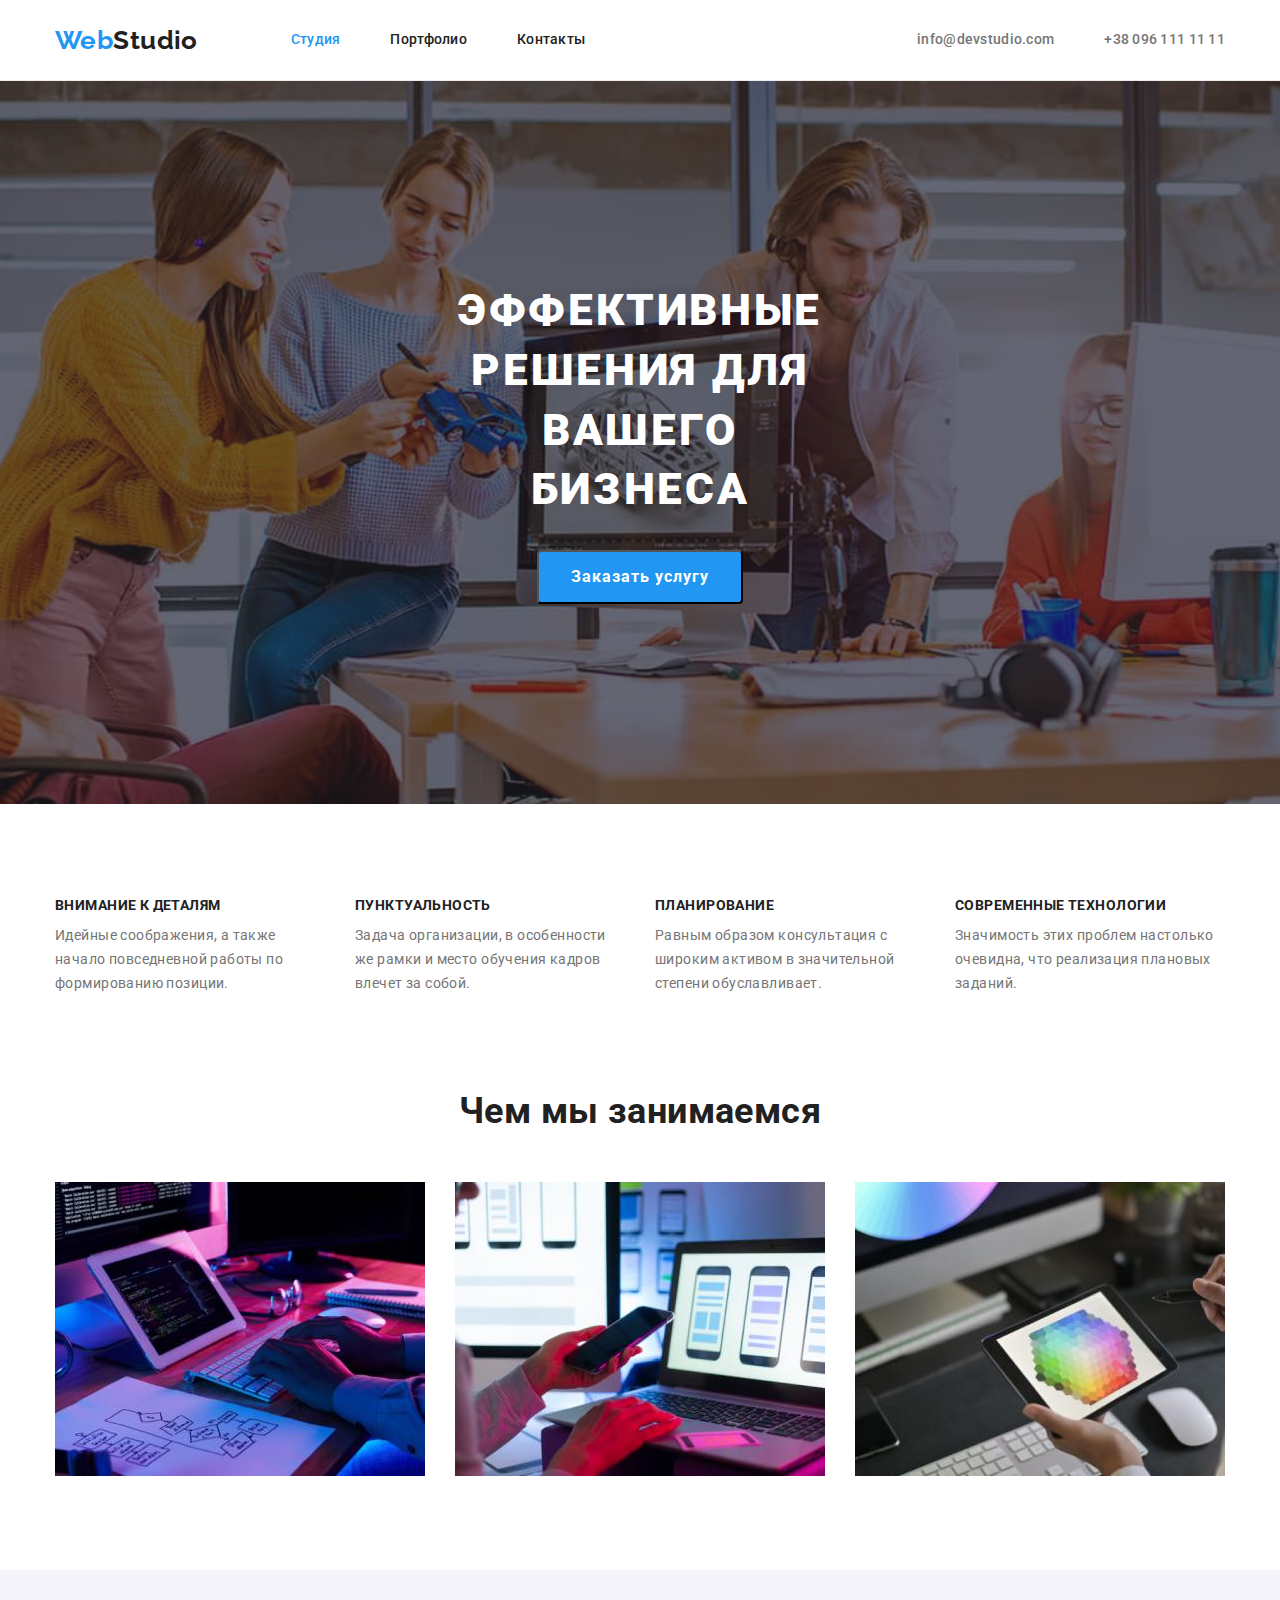
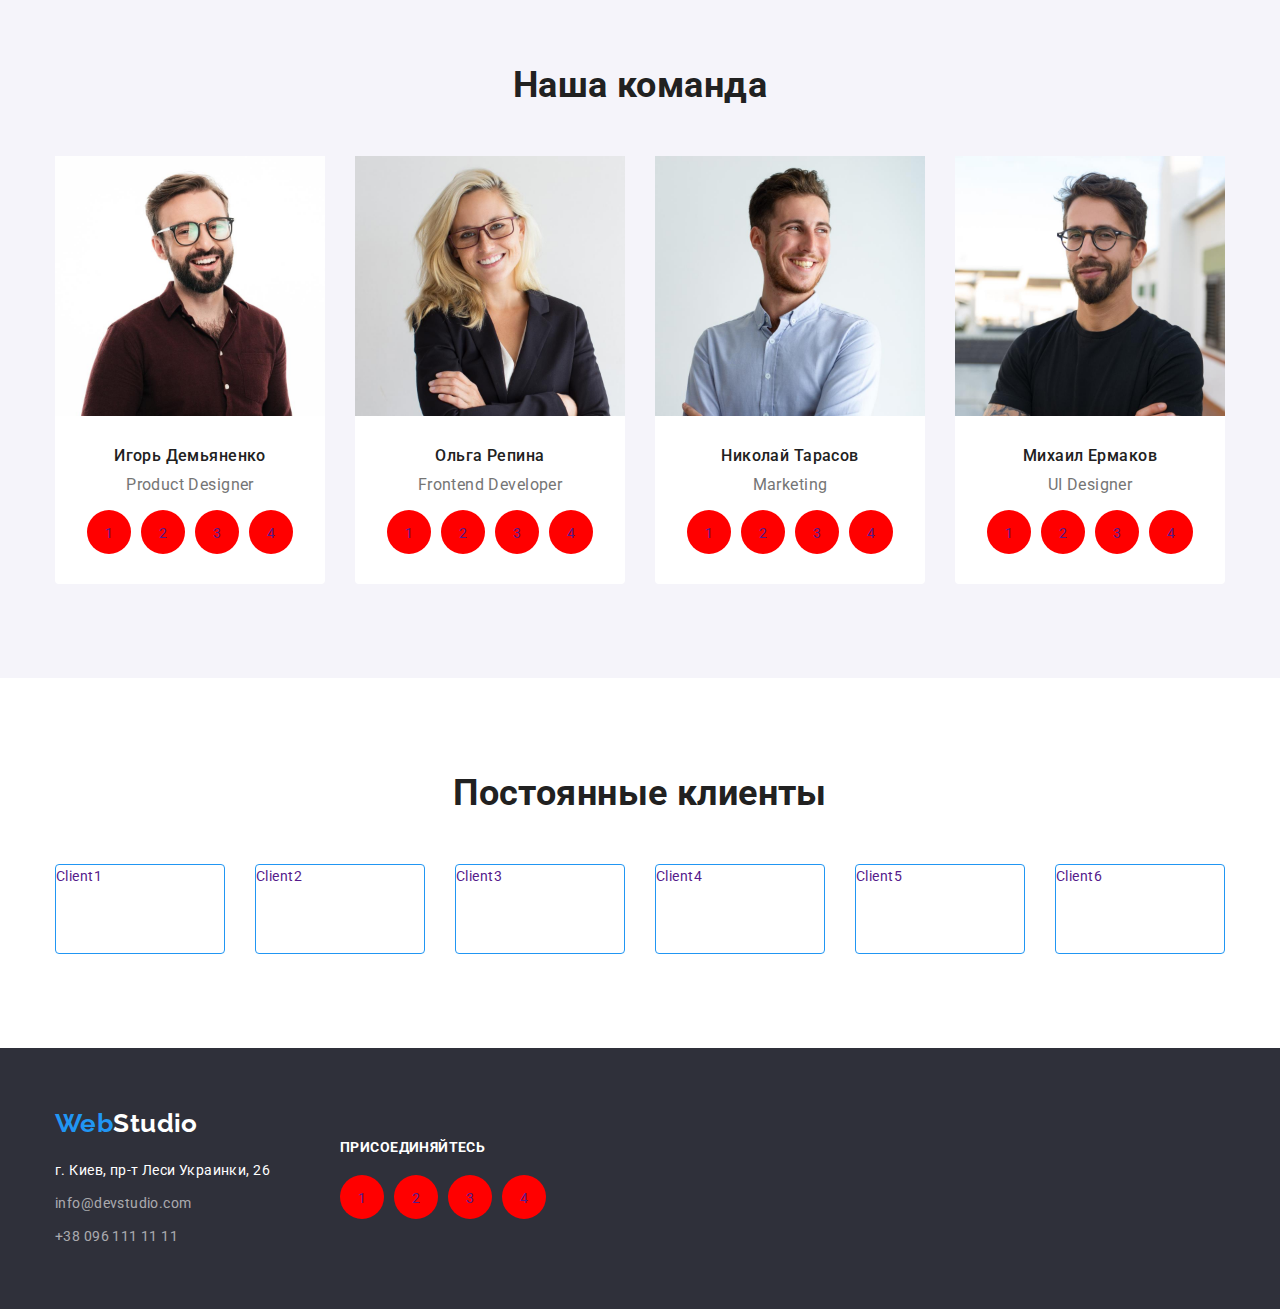
==== index.html @ 03e0e979 "Внес правки. Добавил разметку для задания 4" ====
<!DOCTYPE html>
<html lang="ru">
  <head>
    <meta charset="UTF-8" />
    <meta name="viewport" content="width=device-width, initial-scale=1.0" />
    <title>Главная</title>
    <link href="https://fonts.googleapis.com/css2?family=Raleway:wght@700&family=Roboto:wght@400;500;700;900&display=swap"
      rel="stylesheet">
      <link rel="stylesheet" href="https://cdnjs.cloudflare.com/ajax/libs/modern-normalize/1.0.0/modern-normalize.min.css" />
    <link rel="stylesheet" href="./css/styles.css">
  </head>
  <body>
    <!-- Верхняя линия -->
    <header class="header">
      <div class="container nav-container">
        <nav class="site-nav">
          <a class="logo" href=""><span class="accent">Web</span>Studio</a>
          <ul class="list site-nav-list">
            <li class="nav-item"><a class="nav-link current" href="./index.html">Студия</a></li>
            <li class="nav-item"><a class="nav-link" href="./portfolio.html">Портфолио</a></li>
            <li class="nav-item"><a class="nav-link" href="">Контакты</a></li>
          </ul>
        </nav>
        <ul class="list contacts-nav">
          <li class="nav-item contacts-item">
            <a class="contacts-header" href="mailto:info@devstudio.com">info@devstudio.com</a>
          </li>
          <li class="nav-item contacts-item"><a class="contacts-header" href="tel:+380961111111">+38 096 111 11 11</a></li>
        </ul>
      </div>
    </header>
    <main>
      <!-- Шапка -->
      <section class="hero">
        <div class="hero-container">
          <h1 class="hero-title">Эффективные решения для вашего бизнеса</h1>
          <button class="button primary" type="button">Заказать услугу</button>
        </div>
      </section>
      <!-- Особенности -->
      <section class="section">
        <div class="container advantages-container">
          <h2 class="section-title title-advantages">Особенности компании</h2>
          <ul class="list advantages-list">
            <li class="item-flex advantages-item">
              <h3 class="title advantages-title">Внимание к деталям</h3>
              <p>
                Идейные соображения, а также начало повседневной работы по
                формированию позиции.
              </p>
            </li>
            <li class="item-flex advantages-item">
              <h3 class="title advantages-title">Пунктуальность</h3>
              <p>
                Задача организации, в особенности же рамки и место обучения кадров
                влечет за собой.
              </p>
            </li>
            <li class="item-flex advantages-item">
              <h3 class="title advantages-title">Планирование</h3>
              <p>
                Равным образом консультация с широким активом в значительной
                степени обуславливает.
              </p>
            </li>
            <li class="item-flex advantages-item">
              <h3 class="title advantages-title">Современные технологии</h3>
              <p>
                Значимость этих проблем настолько очевидна, что реализация
                плановых заданий.
              </p>
            </li>
          </ul>
        </div>
      </section>
      <!-- Примеры работ -->
      <section class="section work-section">
        <div class="container">
          <h2 class="section-title">Чем мы занимаемся</h2>
          <ul class="list work-list">
            <li class="item-flex work-list-item">
              <img class="img" src="./images/img1.jpg" alt="Пример 1" />
            </li>
            <li class="item-flex work-list-item">
              <img class="img" src="./images/img2.jpg" alt="Пример 2" />
            </li>
            <li class="item-flex work-list-item">
              <img class="img" src="./images/img3.jpg" alt="Пример 3" />
            </li>
          </ul>
        </div>
      </section>
      <!-- Наша команда -->
      <section class="section team-section">
        <div class="container team-container">
          <h2 class="section-title">Наша команда</h2>
          <ul class="list team-list">
            <li class="item-flex team-list-item">
              <div class="card">
                <img class="img team-img" src="./images/igor-demyanenko.jpg" alt="Игорь Демьяненко" width="270" />
                <h3 class="title team-title">Игорь Демьяненко</h3>
                <p class="prof">Product Designer</p>
                <ul class="list sw-list">
                  <li class="sw-list-item"><a href="" class="link sw-link">1</a></li>
                  <li class="sw-list-item"><a href="" class="link sw-link">2</a></li>
                  <li class="sw-list-item"><a href="" class="link sw-link">3</a></li>
                  <li class="sw-list-item"><a href="" class="link sw-link">4</a></li>
                </ul>
              </div>
            </li>
            <li class="item-flex team-list-item">
              <div class="card">
              <img class="img team-img" src="./images/olga-repina.jpg" alt="Ольга Репина" width="270" />
              <h3 class="title team-title">Ольга Репина</h3>
              <p class="prof">Frontend Developer</p>
              <ul class="list sw-list">
                <li class="sw-list-item"><a href="" class="link sw-link">1</a></li>
                <li class="sw-list-item"><a href="" class="link sw-link">2</a></li>
                <li class="sw-list-item"><a href="" class="link sw-link">3</a></li>
                <li class="sw-list-item"><a href="" class="link sw-link">4</a></li>
              </ul>
              </div>
            </li>
            <li class="item-flex team-list-item"><div class="card">
              <img class="img team-img" src="./images/nicolai-tarasov.jpg" alt="Николай Тарасов" width="270" />
              <h3 class="title team-title">Николай Тарасов</h3>
              <p class="prof">Marketing</p>
              <ul class="list sw-list">
                <li class="sw-list-item"><a href="" class="link sw-link">1</a></li>
                <li class="sw-list-item"><a href="" class="link sw-link">2</a></li>
                <li class="sw-list-item"><a href="" class="link sw-link">3</a></li>
                <li class="sw-list-item"><a href="" class="link sw-link">4</a></li>
              </ul>
              </div>
            </li>
            <li class="item-flex team-list-item"><div class="card">
              <img class="img team-img" src="./images/michail-ermakov.jpg" alt="Михаил Ермаков" width="270" />
              <h3 class="title team-title">Михаил Ермаков</h3>
              <p class="prof">UI Designer</p>
              <ul class="list sw-list">
                <li class="sw-list-item"><a href="" class="link sw-link">1</a></li>
                <li class="sw-list-item"><a href="" class="link sw-link">2</a></li>
                <li class="sw-list-item"><a href="" class="link sw-link">3</a></li>
                <li class="sw-list-item"><a href="" class="link sw-link">4</a></li>
              </ul>
              </div>
            </li>
          </ul>
        </div>
      </section>
      <section class="section clients-section">
        <div class="container">
          <h2 class="section-title clients-title">Постоянные клиенты</h2>
          <ul class="list clients-list">
            <li class="item-flex clients-list-item"><a href="" class="link clients-link">Client1</a></li>
            <li class="item-flex clients-list-item"><a href="" class="link clients-link">Client2</a></li>
            <li class="item-flex clients-list-item"><a href="" class="link clients-link">Client3</a></li>
            <li class="item-flex clients-list-item"><a href="" class="link clients-link">Client4</a></li>
            <li class="item-flex clients-list-item"><a href="" class="link clients-link">Client5</a></li>
            <li class="item-flex clients-list-item"><a href="" class="link clients-link">Client6</a></li>
          </ul>
        </div>
      </section>
    </main>
    <!-- Подвал -->
<footer class="footer">
  <div class="container footer-container">
    <ul class="list footer-list">
      <li class="footer-list-item">
        <a class="logo footer-logo" href="./"><span class="accent">Web</span>Studio</a>
        <address class="address">
          <p class="location">г. Киев, пр-т Леси Украинки, 26</p>
          <a class="contacts-footer" href="mailto:info@devstudio.com">info@devstudio.com</a>
          <a class="contacts-footer tel" href="tel:+380961111111">+38 096 111 11 11</a>
        </address>
      </li>
      <li class="footer-list-item">
        <h2 class="title sw-foter-title">присоединяйтесь</h2>
        <ul class="list sw-list sw-foter-list">
          <li class="sw-list-item sw-footer-list-item"><a class="link sw-link sw-footer-link" href="">1</a></li>
          <li class="sw-list-item sw-footer-list-item"><a class="link sw-link sw-footer-link" href="">2</a></li>
          <li class="sw-list-item sw-footer-list-item"><a class="link sw-link sw-footer-link" href="">3</a></li>
          <li class="sw-list-item sw-footer-list-item"><a class="link sw-link sw-footer-link" href="">4</a></li>
        </ul>
      </li>
    </ul>
  </div>
</footer>
  </body>
</html>
---- css/styles.css ----
/* Основной текст #757575 */
/* Цвет заголовков #212121 */
/* Цвет выделения текста #2196F3 */
/* Второстепенное выделение текста #FFFFFF */
/* Цвет адреса rgba(255, 255, 255, 0.6) */
:root {
  --main-text-color: #757575;
  --title-text-color: #212121;
  --accent-color: #2196f3;
  --second-accent-color: #ffffff;
  --contacts-footer-color: rgba(255, 255, 255, 0.6);
  --button-secondary-bg-color: #f5f4fa;
  --bg-color: #2f303a;
  --line-header-color: #ececec;
}

body {
  color: var(--main-text-color);
  font-family: Roboto, Raleway, sans-serif;
  font-weight: 400;
  font-size: 14px;
  line-height: 1.71;
  letter-spacing: 0.03em;
}

a {
  text-decoration: none;
}
/* общие стили для списков */
.list {
  padding: 0;
  margin: 0;
  list-style: none;
}
/* общие стили для оформления контейнеров */
.container {
  margin-left: auto;
  margin-right: auto;
  padding-left: 15px;
  padding-right: 15px;

  width: 1200px;
}

/* основное оформление отступов справа между блоками*/
.item-flex:not(:last-child) {
  margin-right: 30px;
}
/* основное оформление для картинок */
.img {
  display: block;
  width: 100%;
  height: auto;
}

/* Основное оформление секций */
.section {
  margin-top: 0px;
  padding-top: 94px;
  padding-bottom: 94px;
}
/* Основное оформление заголовков секций */
.section-title {
  margin-top: 0;
  margin-bottom: 50px;

  color: var(--title-text-color);
  font-weight: 700;
  font-size: 36px;
  line-height: 1.17;
  text-align: center;
}
/* Основное оформление заголовков */
.title {
  margin-top: 0;
  margin-bottom: 10px;

  color: var(--title-text-color);
}

/* основное оформление логотипа */
.logo {
  color: var(--title-text-color);
  font-family: Raleway;
  font-weight: 700;
  font-size: 26px;
  line-height: 1.19;
}

/* Основное оформление кнопки */
.button {
  border-radius: 4px;
  padding: 6px 22px;

  display: inline-block;
}

.visually-hidden {
  position: absolute !important;
  clip: rect(1px 1px 1px 1px);
  clip: rect(1px, 1px, 1px, 1px);
  padding: 0 !important;
  border: 0 !important;
  height: 1px !important;
  width: 1px !important;
  overflow: hidden;
}

.accent {
  color: var(--accent-color);
}

/* Стили для index */
.footer {
  background-color: var(--bg-color);
}
/* Оформелние панели навигации */
.header {
  border-bottom: 1px solid var(--line-header-color);
}

.nav-container,
.site-nav {
  display: flex;
  align-items: center;
}

.site-nav-list {
  margin-left: 93px;

  display: flex;
}

.nav-item:not(:last-child) {
  margin-right: 50px;
}

.nav-link {
  padding-top: 32px;
  padding-bottom: 32px;

  display: block;

  color: var(--title-text-color);
  font-weight: 500;
  line-height: 1.14;
  letter-spacing: 0.02em;
}

.nav-link:hover,
.contacts-header:hover,
.contacts-footer:hover,
.nav-link:focus,
.contacts-header:focus,
.contacts-footer:focus {
  color: var(--accent-color);
}

.current {
  color: var(--accent-color);
}

.contacts-nav {
  margin-left: auto;

  display: inline-flex;
}

.contacts-header {
  align-items: center;

  color: var(--main-text-color);
  font-weight: 500;
  line-height: 1.14;
  letter-spacing: 0.02em;
}

/* Оформление секции-герой */
.hero {
  padding: 200px 452px;

  text-align: center;

  background-image: linear-gradient(
      to right,
      rgba(47, 48, 58, 0.4),
      rgba(47, 48, 58, 0.4)
    ),
    url("../images/overlay.jpg");
  background-repeat: no-repeat;
  background-position: center;
  background-size: cover;
}

.hero-container {
  max-width: 696px;
  margin-left: auto;
  margin-right: auto;
}

/* Оформление заголовка секции-герой */
.hero-title {
  margin-top: 0px;
  margin-bottom: 30px;

  color: var(--second-accent-color);
  font-weight: 900;
  font-size: 44px;
  line-height: 1.36;
  text-align: center;
  letter-spacing: 0.06em;
  text-transform: uppercase;
}

/* Оформление кнопки в секции-герой */
.primary {
  padding: 10px 32px;

  color: var(--second-accent-color);
  font-weight: 700;
  font-size: 16px;
  line-height: 1.87;
  align-items: center;
  text-align: center;
  letter-spacing: 0.06em;

  background-color: var(--accent-color);
}

.primary:hover,
.primary:focus {
  color: var(--accent-color);

  background-color: var(--second-accent-color);
}

/* Оформление выравнивания секции особенности компании */
.title-advantages {
  display: none;
}

.advantages-list {
  display: flex;
}

.advantages-item {
  width: calc((100% - 90px) / 4);
  justify-content: center;
}

/* Оформление заголовков секции особенности компании */
.advantages-title {
  font-weight: 700;
  font-size: inherit;
  line-height: 1.14;
  text-transform: uppercase;
}
/* Оформление параграфов особенности компании */
.advantages-list p {
  margin: 0;
}

.work-section {
  padding-top: 0;
}

.work-list {
  display: flex;
}

/* Оформление для секции команда */
.team-section {
  margin: 0;

  background-color: var(--button-secondary-bg-color);
}
/* Оформление для контейнера команда */

.team-list {
  display: flex;

  text-align: center;
}

.card {
  padding-bottom: 30px;

  background-color: var(--second-accent-color);
  border-bottom-left-radius: 4px;
  border-bottom-right-radius: 4px;
}

.team-img {
  margin-bottom: 30px;
}

/* Оформление заголовков секции команда */
.team-title {
  font-weight: 500;
  font-size: 16px;
  line-height: 1.19;
}
/* Оформление рода деятельности членов команды */
.prof {
  margin: 0px;
  margin-bottom: 16px;

  font-size: 16px;
  line-height: 1.19;
}

.sw-list {
  display: inline-flex;
}

.sw-list-item:not(:last-child) {
  margin-right: 10px;
}

.sw-link {
  padding: 12px;
  display: block;
  width: 44px;
  height: 44px;

  text-align: center;

  border-radius: 50%;
  background-color: red;
}

.clients-list {
  display: inline-flex;
}

.clients-list-item {
  width: 170px;
  height: 90px;

  border: 1px solid var(--accent-color);
  box-sizing: border-box;
  border-radius: 4px;
  background-color: var(--second-accent-color);
}

.clients-link {
  display: block;
}

/* Оформление контейнера в футере */
.footer-container {
  padding-top: 60px;
  padding-bottom: 60px;

  color: var(--second-accent-color);
}
/* Оформление контактов */
.footer-list {
  display: inline-flex;
  align-items: center;
}
.footer-list-item:not(:last-child) {
  margin-right: 70px;
}

/* Оформление лого в футере */
.footer-logo {
  margin-bottom: 20px;

  display: block;

  color: inherit;
}
/* Оформление контактов в футере */
.address {
  color: inherit;
  font-style: normal;
}

/* Оформление адреса в футере */
.location {
  margin-top: 0;
  margin-bottom: 9px;
}
/* Оформление контактов в футере */
.contacts-footer {
  margin-bottom: 9px;

  display: block;

  color: var(--contacts-footer-color);
}
.tel {
  margin-bottom: 0;
}

.sw-foter-title {
  margin-bottom: 20px;

  font-size: 14px;
  line-height: 1.143;
  text-transform: uppercase;
  color: inherit;
}

/* Стили для portfolio */
.portfolio-main-container {
  margin-top: 0px;
  padding-top: 94px;
  padding-bottom: 94px;
}
.button-list {
  margin-bottom: 50px;
}

.sort-list {
  display: flex;
  justify-content: center;
}

.sort-list-item:not(:last-child) {
  margin-right: 8px;
}

.secondary {
  color: var(--title-text-color);
  font-weight: 500;
  font-size: 16px;
  line-height: 1.62;
  text-align: center;

  background-color: var(--button-secondary-bg-color);
  border: 0px;
}

.secondary:hover,
.secondary:focus {
  border: 0px;

  color: var(--second-accent-color);

  background-color: var(--accent-color);
}

.portfolio-list {
  display: flex;
  flex-wrap: wrap;
}

.portfolio-card {
  width: 370px;

  background-color: var(--second-accent-color);
  border: 1px solid #eeeeee;
}

.portfolio-list-item:not(:nth-child(3n)) {
  margin-right: 30px;
}

.portfolio-list-item:not(:nth-last-child(-n + 3)) {
  margin-bottom: 30px;
}

.portfolio-img {
  margin-bottom: 20px;
}

.portfolio-title {
  margin-bottom: 4px;
  padding-left: 24px;

  font-weight: 700;
  font-size: 18px;
  line-height: 2;
  letter-spacing: 0.06em;
}

.portfolio {
  margin: 0;
  padding-bottom: 20px;
  padding-left: 24px;

  font-size: 16px;
  line-height: 1.87;
}
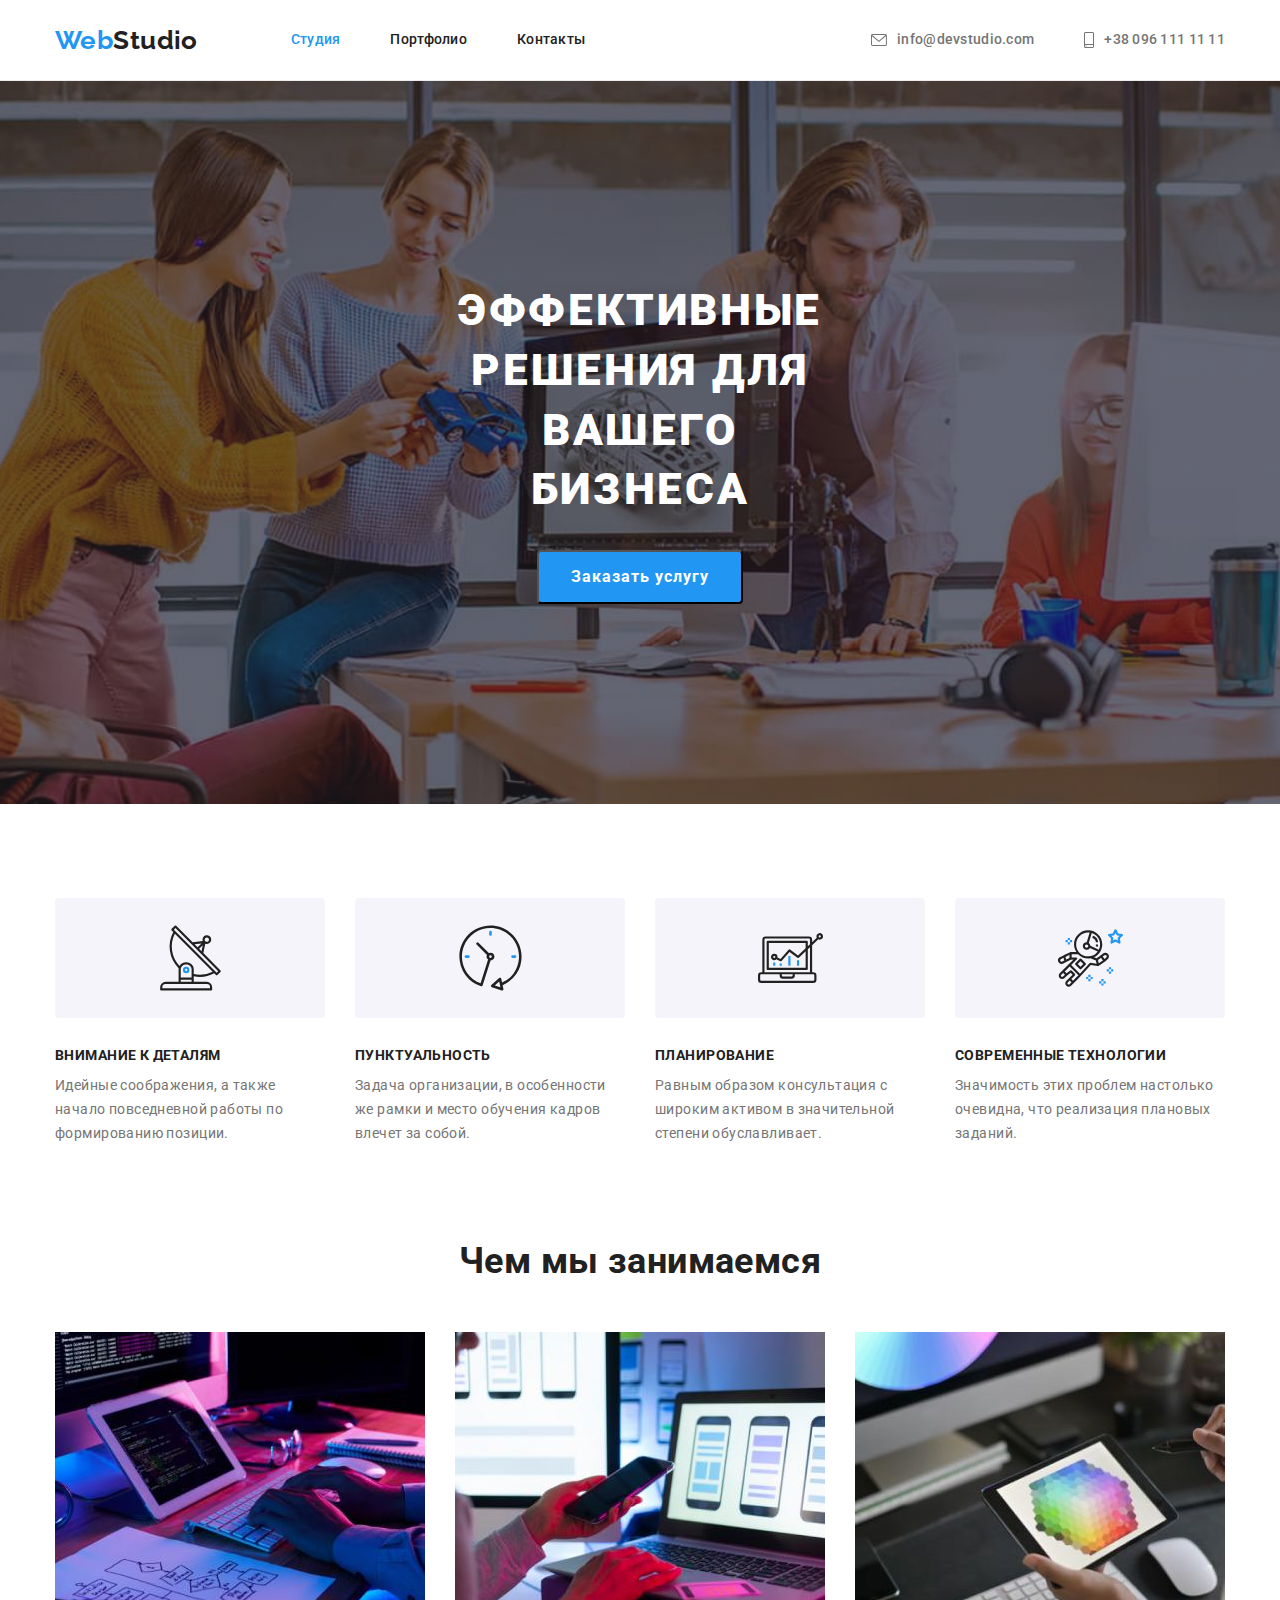
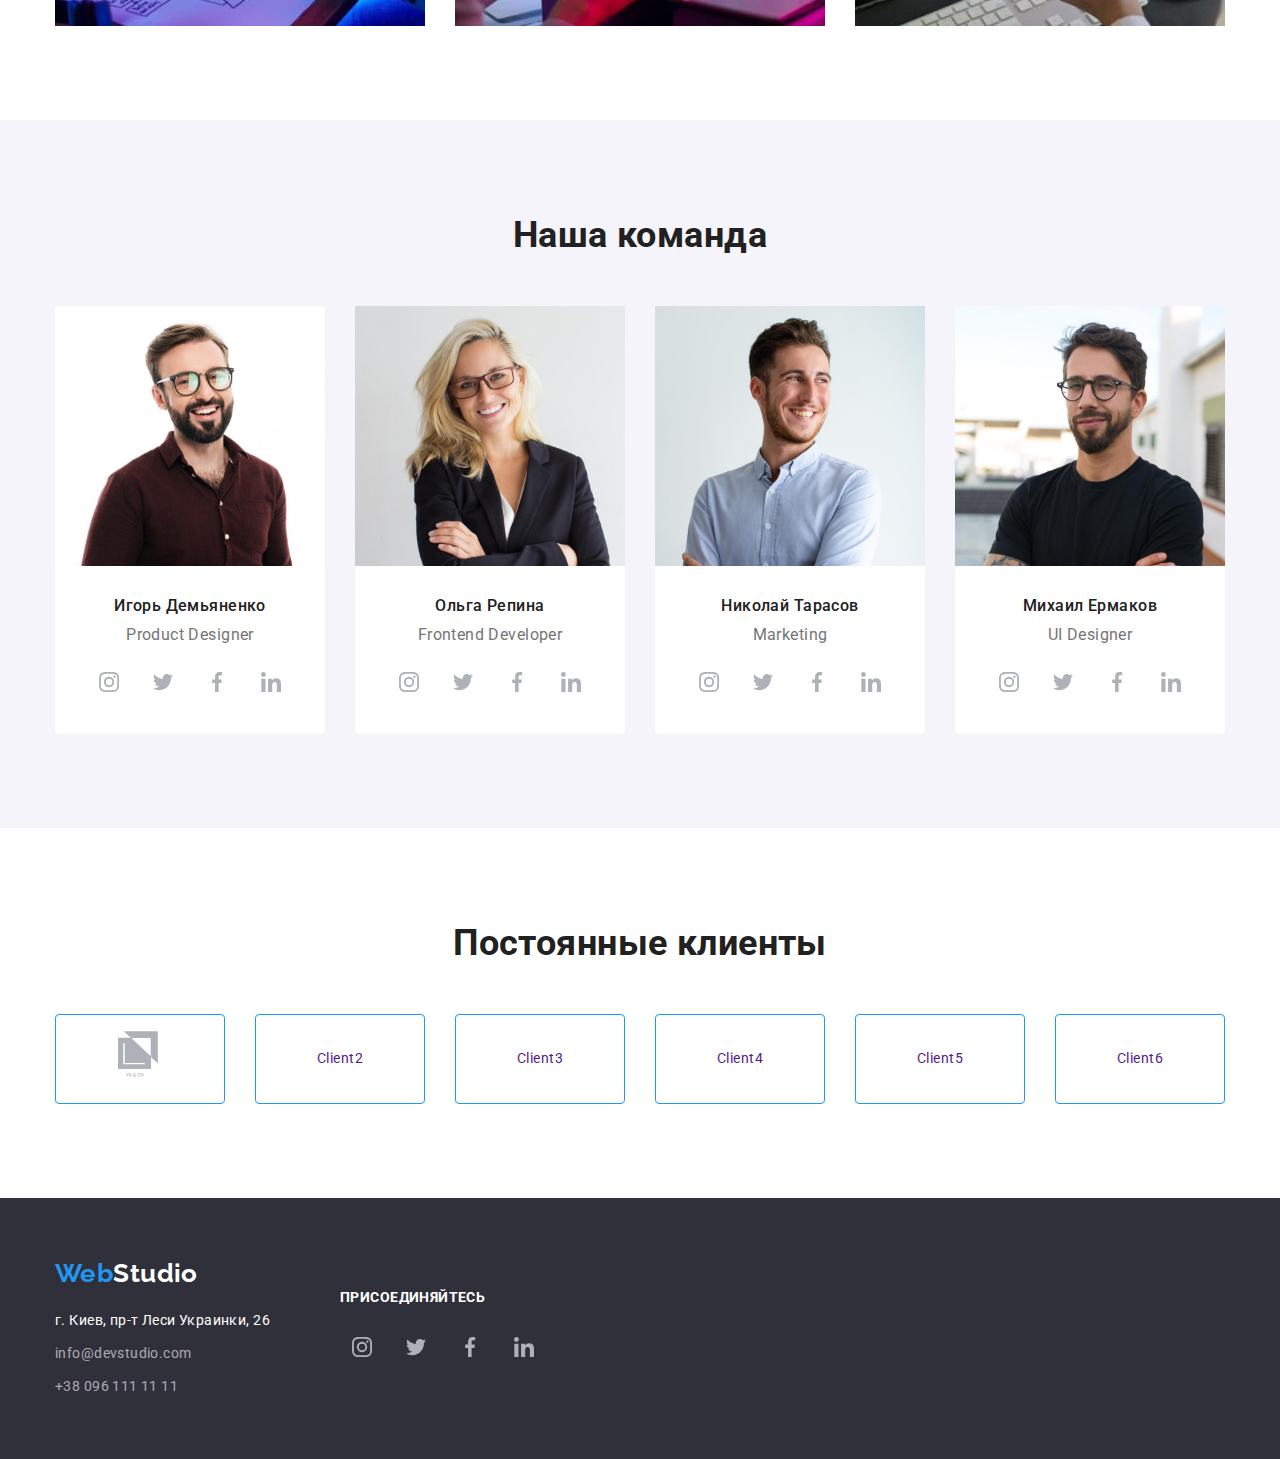
==== commit a61a8bfd: "Добавил svg спрайт, иконки в хедере, особенностях и соц. сети команды." ====
--- a/index.html
+++ b/index.html
@@ -16,16 +16,27 @@
         <nav class="site-nav">
           <a class="logo" href=""><span class="accent">Web</span>Studio</a>
           <ul class="list site-nav-list">
-            <li class="nav-item"><a class="nav-link current" href="./index.html">Студия</a></li>
-            <li class="nav-item"><a class="nav-link" href="./portfolio.html">Портфолио</a></li>
-            <li class="nav-item"><a class="nav-link" href="">Контакты</a></li>
+            <li class="nav-item"><a class="link nav-link current" href="./index.html">Студия</a></li>
+            <li class="nav-item"><a class="link nav-link" href="./portfolio.html">Портфолио</a></li>
+            <li class="nav-item"><a class="link nav-link" href="">Контакты</a></li>
           </ul>
         </nav>
         <ul class="list contacts-nav">
           <li class="nav-item contacts-item">
-            <a class="contacts-header" href="mailto:info@devstudio.com">info@devstudio.com</a>
+            <svg class="icon">
+              <use href="./images/sprite.svg#icon-envelope"></use>
+            </svg>
+            <a class="link contacts-header" href="mailto:info@devstudio.com">
+               info@devstudio.com
+          </a>
           </li>
-          <li class="nav-item contacts-item"><a class="contacts-header" href="tel:+380961111111">+38 096 111 11 11</a></li>
+          <li class="nav-item contacts-item">
+            <svg class="icon smartphone-icon">
+              <use href="./images/sprite.svg#icon-smartphone"></use>
+            </svg>
+            <a class="link contacts-header" href="tel:+380961111111">+38 096 111 11 11
+            </a>
+          </li>
         </ul>
       </div>
     </header>
@@ -43,6 +54,11 @@
           <h2 class="section-title title-advantages">Особенности компании</h2>
           <ul class="list advantages-list">
             <li class="item-flex advantages-item">
+              <div class="icon-advantages-container">
+                <svg class="icon-advantages">
+                <use href="./images/sprite.svg#icon-antenna"></use>
+                </svg>
+              </div>
               <h3 class="title advantages-title">Внимание к деталям</h3>
               <p>
                 Идейные соображения, а также начало повседневной работы по
@@ -50,6 +66,11 @@
               </p>
             </li>
             <li class="item-flex advantages-item">
+              <div class="icon-advantages-container">
+                <svg class="icon-advantages">
+                  <use href="./images/sprite.svg#icon-clock"></use>
+                </svg>
+              </div>
               <h3 class="title advantages-title">Пунктуальность</h3>
               <p>
                 Задача организации, в особенности же рамки и место обучения кадров
@@ -57,6 +78,11 @@
               </p>
             </li>
             <li class="item-flex advantages-item">
+              <div class="icon-advantages-container">
+                <svg class="icon-advantages">
+                  <use href="./images/sprite.svg#icon-diagram"></use>
+                </svg>
+              </div>
               <h3 class="title advantages-title">Планирование</h3>
               <p>
                 Равным образом консультация с широким активом в значительной
@@ -64,6 +90,11 @@
               </p>
             </li>
             <li class="item-flex advantages-item">
+              <div class="icon-advantages-container">
+                <svg class="icon-advantages">
+                  <use href="./images/sprite.svg#icon-astronaut"></use>
+                </svg>
+              </div>
               <h3 class="title advantages-title">Современные технологии</h3>
               <p>
                 Значимость этих проблем настолько очевидна, что реализация
@@ -101,10 +132,23 @@
                 <h3 class="title team-title">Игорь Демьяненко</h3>
                 <p class="prof">Product Designer</p>
                 <ul class="list sw-list">
-                  <li class="sw-list-item"><a href="" class="link sw-link">1</a></li>
-                  <li class="sw-list-item"><a href="" class="link sw-link">2</a></li>
-                  <li class="sw-list-item"><a href="" class="link sw-link">3</a></li>
-                  <li class="sw-list-item"><a href="" class="link sw-link">4</a></li>
+                  <li class="sw-list-item"><a href="" class="link sw-link">
+                    <svg class="icon-link">
+                      <use href="./images/sprite.svg#icon-instagram"></use>
+                    </svg>
+                  </a></li>
+                  <li class="sw-list-item"><a href="" class="link sw-link">
+                    <svg class="icon-link">
+                      <use href="./images/sprite.svg#icon-twitter"></use>
+                    </svg>
+                  </a>
+                  </li>
+                  <li class="sw-list-item"><a href="" class="link sw-link"><svg class="icon-link">
+                    <use href="./images/sprite.svg#icon-facebook"></use>
+                  </svg></a></li>
+                  <li class="sw-list-item"><a href="" class="link sw-link"><svg class="icon-link">
+                    <use href="./images/sprite.svg#icon-linkedin"></use>
+                  </svg></a></li>
                 </ul>
               </div>
             </li>
@@ -114,10 +158,18 @@
               <h3 class="title team-title">Ольга Репина</h3>
               <p class="prof">Frontend Developer</p>
               <ul class="list sw-list">
-                <li class="sw-list-item"><a href="" class="link sw-link">1</a></li>
-                <li class="sw-list-item"><a href="" class="link sw-link">2</a></li>
-                <li class="sw-list-item"><a href="" class="link sw-link">3</a></li>
-                <li class="sw-list-item"><a href="" class="link sw-link">4</a></li>
+                <li class="sw-list-item"><a href="" class="link sw-link"><svg class="icon-link">
+                      <use href="./images/sprite.svg#icon-instagram"></use>
+                    </svg></a></li>
+                <li class="sw-list-item"><a href="" class="link sw-link"><svg class="icon-link">
+                      <use href="./images/sprite.svg#icon-twitter"></use>
+                    </svg></a></li>
+                <li class="sw-list-item"><a href="" class="link sw-link"><svg class="icon-link">
+                      <use href="./images/sprite.svg#icon-facebook"></use>
+                    </svg></a></li>
+                <li class="sw-list-item"><a href="" class="link sw-link"><svg class="icon-link">
+                      <use href="./images/sprite.svg#icon-linkedin"></use>
+                    </svg></a></li>
               </ul>
               </div>
             </li>
@@ -126,10 +178,18 @@
               <h3 class="title team-title">Николай Тарасов</h3>
               <p class="prof">Marketing</p>
               <ul class="list sw-list">
-                <li class="sw-list-item"><a href="" class="link sw-link">1</a></li>
-                <li class="sw-list-item"><a href="" class="link sw-link">2</a></li>
-                <li class="sw-list-item"><a href="" class="link sw-link">3</a></li>
-                <li class="sw-list-item"><a href="" class="link sw-link">4</a></li>
+                <li class="sw-list-item"><a href="" class="link sw-link"><svg class="icon-link">
+                      <use href="./images/sprite.svg#icon-instagram"></use>
+                    </svg></a></li>
+                <li class="sw-list-item"><a href="" class="link sw-link"><svg class="icon-link">
+                      <use href="./images/sprite.svg#icon-twitter"></use>
+                    </svg></a></li>
+                <li class="sw-list-item"><a href="" class="link sw-link"><svg class="icon-link">
+                      <use href="./images/sprite.svg#icon-facebook"></use>
+                    </svg></a></li>
+                <li class="sw-list-item"><a href="" class="link sw-link"><svg class="icon-link">
+                      <use href="./images/sprite.svg#icon-linkedin"></use>
+                    </svg></a></li>
               </ul>
               </div>
             </li>
@@ -138,21 +198,32 @@
               <h3 class="title team-title">Михаил Ермаков</h3>
               <p class="prof">UI Designer</p>
               <ul class="list sw-list">
-                <li class="sw-list-item"><a href="" class="link sw-link">1</a></li>
-                <li class="sw-list-item"><a href="" class="link sw-link">2</a></li>
-                <li class="sw-list-item"><a href="" class="link sw-link">3</a></li>
-                <li class="sw-list-item"><a href="" class="link sw-link">4</a></li>
+                <li class="sw-list-item"><a href="" class="link sw-link"><svg class="icon-link">
+                      <use href="./images/sprite.svg#icon-instagram"></use>
+                    </svg></a></li>
+                <li class="sw-list-item"><a href="" class="link sw-link"><svg class="icon-link">
+                      <use href="./images/sprite.svg#icon-twitter"></use>
+                    </svg></a></li>
+                <li class="sw-list-item"><a href="" class="link sw-link"><svg class="icon-link">
+                      <use href="./images/sprite.svg#icon-facebook"></use>
+                    </svg></a></li>
+                <li class="sw-list-item"><a href="" class="link sw-link"><svg class="icon-link">
+                      <use href="./images/sprite.svg#icon-linkedin"></use>
+                    </svg></a></li>
               </ul>
               </div>
             </li>
           </ul>
         </div>
       </section>
+      <!-- Наши клиенты -->
       <section class="section clients-section">
         <div class="container">
           <h2 class="section-title clients-title">Постоянные клиенты</h2>
           <ul class="list clients-list">
-            <li class="item-flex clients-list-item"><a href="" class="link clients-link">Client1</a></li>
+            <li class="item-flex clients-list-item"><a href="" class="link clients-link"><svg class="icon-link icon-clients-link">
+              <use href="./images/sprite.svg#icon-client-logo-1"></use>
+            </svg></a></li>
             <li class="item-flex clients-list-item"><a href="" class="link clients-link">Client2</a></li>
             <li class="item-flex clients-list-item"><a href="" class="link clients-link">Client3</a></li>
             <li class="item-flex clients-list-item"><a href="" class="link clients-link">Client4</a></li>
@@ -177,10 +248,18 @@
       <li class="footer-list-item">
         <h2 class="title sw-foter-title">присоединяйтесь</h2>
         <ul class="list sw-list sw-foter-list">
-          <li class="sw-list-item sw-footer-list-item"><a class="link sw-link sw-footer-link" href="">1</a></li>
-          <li class="sw-list-item sw-footer-list-item"><a class="link sw-link sw-footer-link" href="">2</a></li>
-          <li class="sw-list-item sw-footer-list-item"><a class="link sw-link sw-footer-link" href="">3</a></li>
-          <li class="sw-list-item sw-footer-list-item"><a class="link sw-link sw-footer-link" href="">4</a></li>
+          <li class="sw-list-item sw-footer-list-item"><a class="link sw-link sw-footer-link" href=""><svg class="icon-link">
+                      <use href="./images/sprite.svg#icon-instagram"></use>
+                    </svg></a></li>
+          <li class="sw-list-item sw-footer-list-item"><a class="link sw-link sw-footer-link" href=""><svg class="icon-link">
+                      <use href="./images/sprite.svg#icon-twitter"></use>
+                    </svg></a></li>
+          <li class="sw-list-item sw-footer-list-item"><a class="link sw-link sw-footer-link" href=""><svg class="icon-link">
+                      <use href="./images/sprite.svg#icon-facebook"></use>
+                    </svg></a></li>
+          <li class="sw-list-item sw-footer-list-item"><a class="link sw-link sw-footer-link" href=""><svg class="icon-link">
+                      <use href="./images/sprite.svg#icon-linkedin"></use>
+                    </svg></a></li>
         </ul>
       </li>
     </ul>
--- a/css/styles.css
+++ b/css/styles.css
@@ -12,6 +12,7 @@
   --button-secondary-bg-color: #f5f4fa;
   --bg-color: #2f303a;
   --line-header-color: #ececec;
+  --main-svg-fill: #afb1b8;
 }
 
 body {
@@ -32,6 +33,11 @@
   margin: 0;
   list-style: none;
 }
+
+.link {
+  display: block;
+}
+
 /* общие стили для оформления контейнеров */
 .container {
   margin-left: auto;
@@ -139,8 +145,6 @@
   padding-top: 32px;
   padding-bottom: 32px;
 
-  display: block;
-
   color: var(--title-text-color);
   font-weight: 500;
   line-height: 1.14;
@@ -148,11 +152,12 @@
 }
 
 .nav-link:hover,
-.contacts-header:hover,
+.contacts-item:hover,
 .contacts-footer:hover,
 .nav-link:focus,
-.contacts-header:focus,
+.contacts-item:focus,
 .contacts-footer:focus {
+  fill: var(--accent-color);
   color: var(--accent-color);
 }
 
@@ -162,17 +167,35 @@
 
 .contacts-nav {
   margin-left: auto;
-
+  align-items: center;
   display: inline-flex;
 }
 
 .contacts-header {
-  align-items: center;
-
-  color: var(--main-text-color);
+  color: inherit;
   font-weight: 500;
   line-height: 1.14;
   letter-spacing: 0.02em;
+}
+
+.contacts-item {
+  display: flex;
+  align-items: center;
+
+  color: var(--main-text-color);
+  fill: var(--main-text-color);
+}
+
+.icon {
+  width: 16px;
+  height: 12px;
+  margin-right: 10px;
+  fill: inherit;
+}
+
+.smartphone-icon {
+  width: 10px;
+  height: 16px;
 }
 
 /* Оформление секции-герой */
@@ -239,13 +262,32 @@
   display: none;
 }
 
+/* Оформление списка особенностей компании */
 .advantages-list {
   display: flex;
 }
 
+/* Оформление элементов списка особенностей компании */
 .advantages-item {
   width: calc((100% - 90px) / 4);
   justify-content: center;
+}
+/* Оформление иконок особенностей компании */
+.icon-advantages-container {
+  display: flex;
+  align-items: center;
+  justify-content: center;
+  margin-bottom: 30px;
+  width: 270px;
+  height: 120px;
+
+  background-color: var(--button-secondary-bg-color);
+  border-radius: 4px;
+}
+
+.icon-advantages {
+  width: 65px;
+  height: 70px;
 }
 
 /* Оформление заголовков секции особенности компании */
@@ -317,16 +359,30 @@
   margin-right: 10px;
 }
 
-.sw-link {
+.sw-list-item {
   padding: 12px;
-  display: block;
   width: 44px;
   height: 44px;
 
   text-align: center;
+  background-color: inherit;
+  fill: var(--main-svg-fill);
 
   border-radius: 50%;
-  background-color: red;
+}
+
+.sw-list-item:hover,
+.sw-list-item:focus,
+.icon-link:hover,
+.icon-link:focus {
+  background-color: var(--accent-color);
+  fill: var(--second-accent-color);
+}
+
+.icon-link {
+  width: 20px;
+  height: 20px;
+  fill: inherit;
 }
 
 .clients-list {
@@ -334,6 +390,9 @@
 }
 
 .clients-list-item {
+  display: flex;
+  align-items: center;
+  justify-content: center;
   width: 170px;
   height: 90px;
 
@@ -341,10 +400,12 @@
   box-sizing: border-box;
   border-radius: 4px;
   background-color: var(--second-accent-color);
-}
-
-.clients-link {
-  display: block;
+  fill: var(--main-svg-fill);
+}
+
+.icon-clients-link {
+  width: 44px;
+  height: 49px;
 }
 
 /* Оформление контейнера в футере */
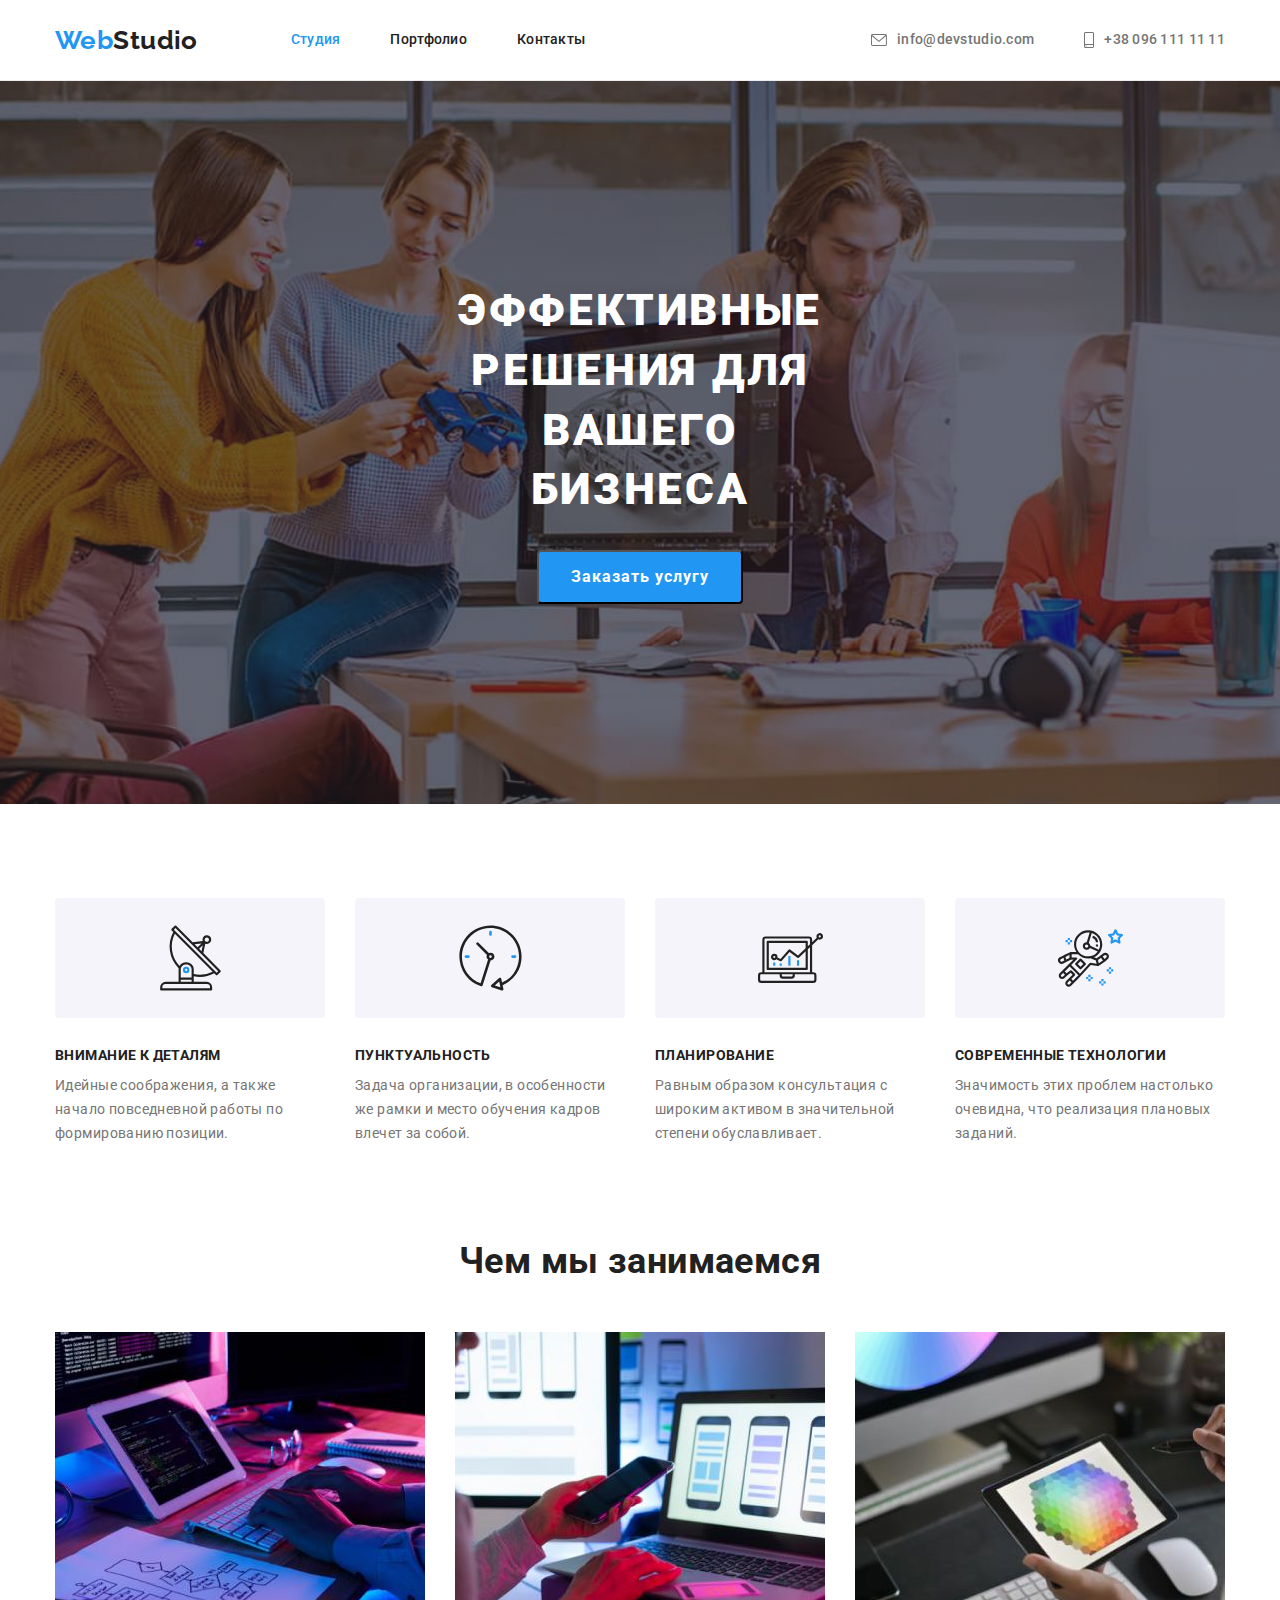
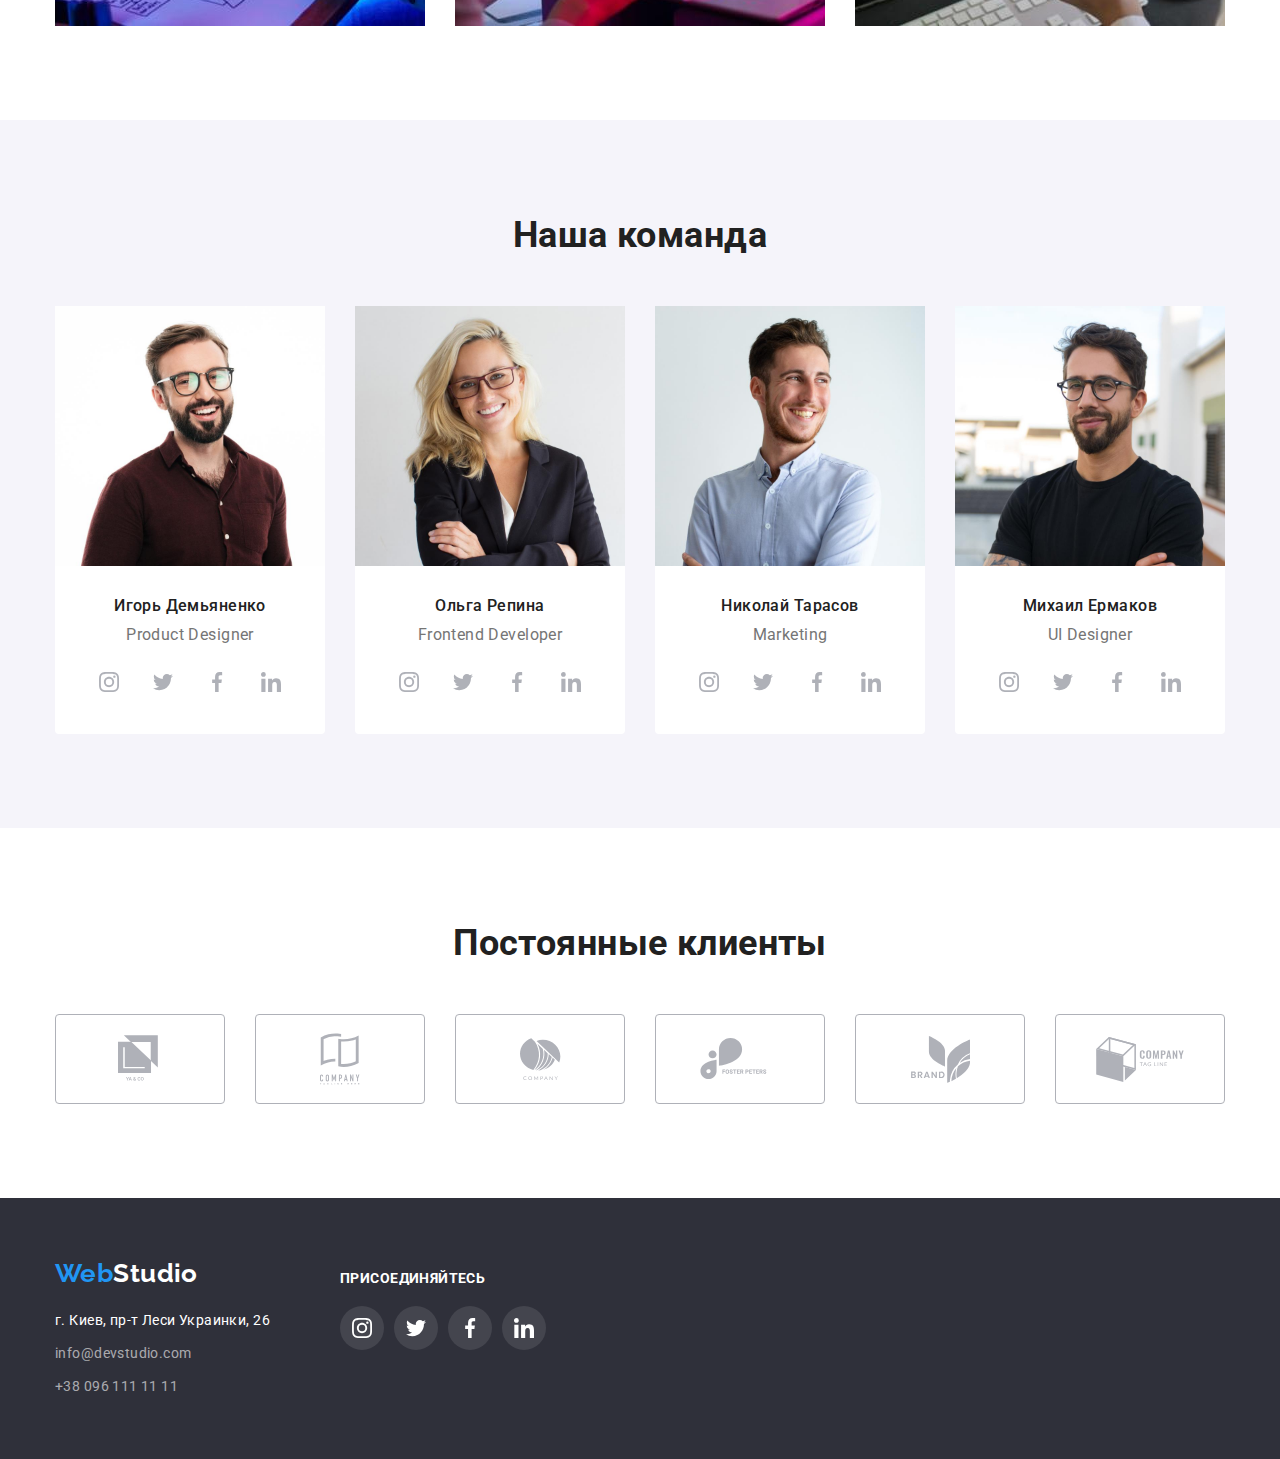
==== commit 0352379b: "Добавил разметку и оформление всех иконок для страниц Студия и Портфолио" ====
--- a/index.html
+++ b/index.html
@@ -221,14 +221,28 @@
         <div class="container">
           <h2 class="section-title clients-title">Постоянные клиенты</h2>
           <ul class="list clients-list">
-            <li class="item-flex clients-list-item"><a href="" class="link clients-link"><svg class="icon-link icon-clients-link">
-              <use href="./images/sprite.svg#icon-client-logo-1"></use>
-            </svg></a></li>
-            <li class="item-flex clients-list-item"><a href="" class="link clients-link">Client2</a></li>
-            <li class="item-flex clients-list-item"><a href="" class="link clients-link">Client3</a></li>
-            <li class="item-flex clients-list-item"><a href="" class="link clients-link">Client4</a></li>
-            <li class="item-flex clients-list-item"><a href="" class="link clients-link">Client5</a></li>
-            <li class="item-flex clients-list-item"><a href="" class="link clients-link">Client6</a></li>
+            <li class="item-flex clients-list-item">
+              <a href="" class="link clients-link">
+                <svg class="icon-clients icon-client-yanco">
+                <use href="./images/sprite.svg#icon-client-logo-1"></use>
+                </svg>
+              </a>
+            </li>
+            <li class="item-flex clients-list-item"><a href="" class="link clients-link"><svg class="icon-clients icon-client-tiglinehere">
+              <use href="./images/sprite.svg#icon-client-logo-2"></use>
+            </svg></a></li>
+            <li class="item-flex clients-list-item"><a href="" class="link clients-link"><svg class="icon-clients icon-client-company">
+              <use href="./images/sprite.svg#icon-client-logo-3"></use>
+            </svg></a></li>
+            <li class="item-flex clients-list-item"><a href="" class="link clients-link"><svg class="icon-clients icon-client-fosterpeters">
+              <use href="./images/sprite.svg#icon-client-logo-4"></use>
+            </svg></a></li>
+            <li class="item-flex clients-list-item"><a href="" class="link clients-link"><svg class="icon-clients icon-client-brand">
+              <use href="./images/sprite.svg#icon-client-logo-5"></use>
+            </svg></a></li>
+            <li class="item-flex clients-list-item"><a href="" class="link clients-link"><svg class="icon-clients icon-client-tigline">
+              <use href="./images/sprite.svg#icon-client-logo-6"></use>
+            </svg></a></li>
           </ul>
         </div>
       </section>
@@ -248,16 +262,16 @@
       <li class="footer-list-item">
         <h2 class="title sw-foter-title">присоединяйтесь</h2>
         <ul class="list sw-list sw-foter-list">
-          <li class="sw-list-item sw-footer-list-item"><a class="link sw-link sw-footer-link" href=""><svg class="icon-link">
-                      <use href="./images/sprite.svg#icon-instagram"></use>
-                    </svg></a></li>
-          <li class="sw-list-item sw-footer-list-item"><a class="link sw-link sw-footer-link" href=""><svg class="icon-link">
-                      <use href="./images/sprite.svg#icon-twitter"></use>
-                    </svg></a></li>
-          <li class="sw-list-item sw-footer-list-item"><a class="link sw-link sw-footer-link" href=""><svg class="icon-link">
-                      <use href="./images/sprite.svg#icon-facebook"></use>
-                    </svg></a></li>
-          <li class="sw-list-item sw-footer-list-item"><a class="link sw-link sw-footer-link" href=""><svg class="icon-link">
+          <li class="sw-list-item"><a class="link sw-link sw-footer-link" href=""><svg class="icon-link icon-footer-link">
+                      <use href="./images/sprite.svg#icon-instagram"></use>
+                    </svg></a></li>
+          <li class="sw-list-item"><a class="link sw-link sw-footer-link" href=""><svg class="icon-link icon-footer-link">
+                      <use href="./images/sprite.svg#icon-twitter"></use>
+                    </svg></a></li>
+          <li class="sw-list-item"><a class="link sw-link sw-footer-link" href=""><svg class="icon-link icon-footer-link">
+                      <use href="./images/sprite.svg#icon-facebook"></use>
+                    </svg></a></li>
+          <li class="sw-list-item"><a class="link sw-link sw-footer-link" href=""><svg class="icon-link icon-footer-link">
                       <use href="./images/sprite.svg#icon-linkedin"></use>
                     </svg></a></li>
         </ul>
--- a/css/styles.css
+++ b/css/styles.css
@@ -359,7 +359,7 @@
   margin-right: 10px;
 }
 
-.sw-list-item {
+.sw-link {
   padding: 12px;
   width: 44px;
   height: 44px;
@@ -371,9 +371,9 @@
   border-radius: 50%;
 }
 
-.sw-list-item:hover,
-.sw-list-item:focus,
+.sw-link:hover,
 .icon-link:hover,
+.sw-link:focus,
 .icon-link:focus {
   background-color: var(--accent-color);
   fill: var(--second-accent-color);
@@ -389,23 +389,61 @@
   display: inline-flex;
 }
 
-.clients-list-item {
+/* Оформление списка клиентов */
+.clients-link {
   display: flex;
   align-items: center;
   justify-content: center;
   width: 170px;
   height: 90px;
 
-  border: 1px solid var(--accent-color);
+  border: 1px solid var(--main-svg-fill);
   box-sizing: border-box;
   border-radius: 4px;
   background-color: var(--second-accent-color);
   fill: var(--main-svg-fill);
 }
 
-.icon-clients-link {
+.icon-clients {
+  fill: inherit;
+}
+
+.icon-clients:hover,
+.clients-link:hover,
+.icon-clients:focus,
+.clients-link:focus {
+  border-color: var(--accent-color);
+  fill: var(--accent-color);
+}
+
+.icon-client-yanco {
   width: 44px;
   height: 49px;
+}
+
+.icon-client-tiglinehere {
+  width: 40px;
+  height: 52px;
+}
+
+.icon-client-company {
+  width: 41px;
+  height: 42.6px;
+}
+
+.icon-client-fosterpeters {
+  width: 79.66px;
+  height: 42px;
+}
+
+.icon-client-brand {
+  width: 59px;
+  height: 47px;
+}
+
+.icon-client-tigline {
+  width: 88.48px;
+  height: 45.44px;
 }
 
 /* Оформление контейнера в футере */
@@ -418,7 +456,7 @@
 /* Оформление контактов */
 .footer-list {
   display: inline-flex;
-  align-items: center;
+  align-items: flex-start;
 }
 .footer-list-item:not(:last-child) {
   margin-right: 70px;
@@ -457,11 +495,20 @@
 
 .sw-foter-title {
   margin-bottom: 20px;
+  padding-top: 12px;
 
   font-size: 14px;
   line-height: 1.143;
   text-transform: uppercase;
   color: inherit;
+}
+
+.sw-footer-link {
+  background: rgba(255, 255, 255, 0.1);
+}
+
+.icon-footer-link {
+  fill: var(--second-accent-color);
 }
 
 /* Стили для portfolio */
@@ -515,6 +562,12 @@
   border: 1px solid #eeeeee;
 }
 
+.portfolio-card:hover,
+.portfolio-card:focus {
+  box-shadow: 0px 1px 1px rgba(0, 0, 0, 0.12), 0px 4px 4px rgba(0, 0, 0, 0.06),
+    1px 4px 6px rgba(0, 0, 0, 0.16);
+}
+
 .portfolio-list-item:not(:nth-child(3n)) {
   margin-right: 30px;
 }
